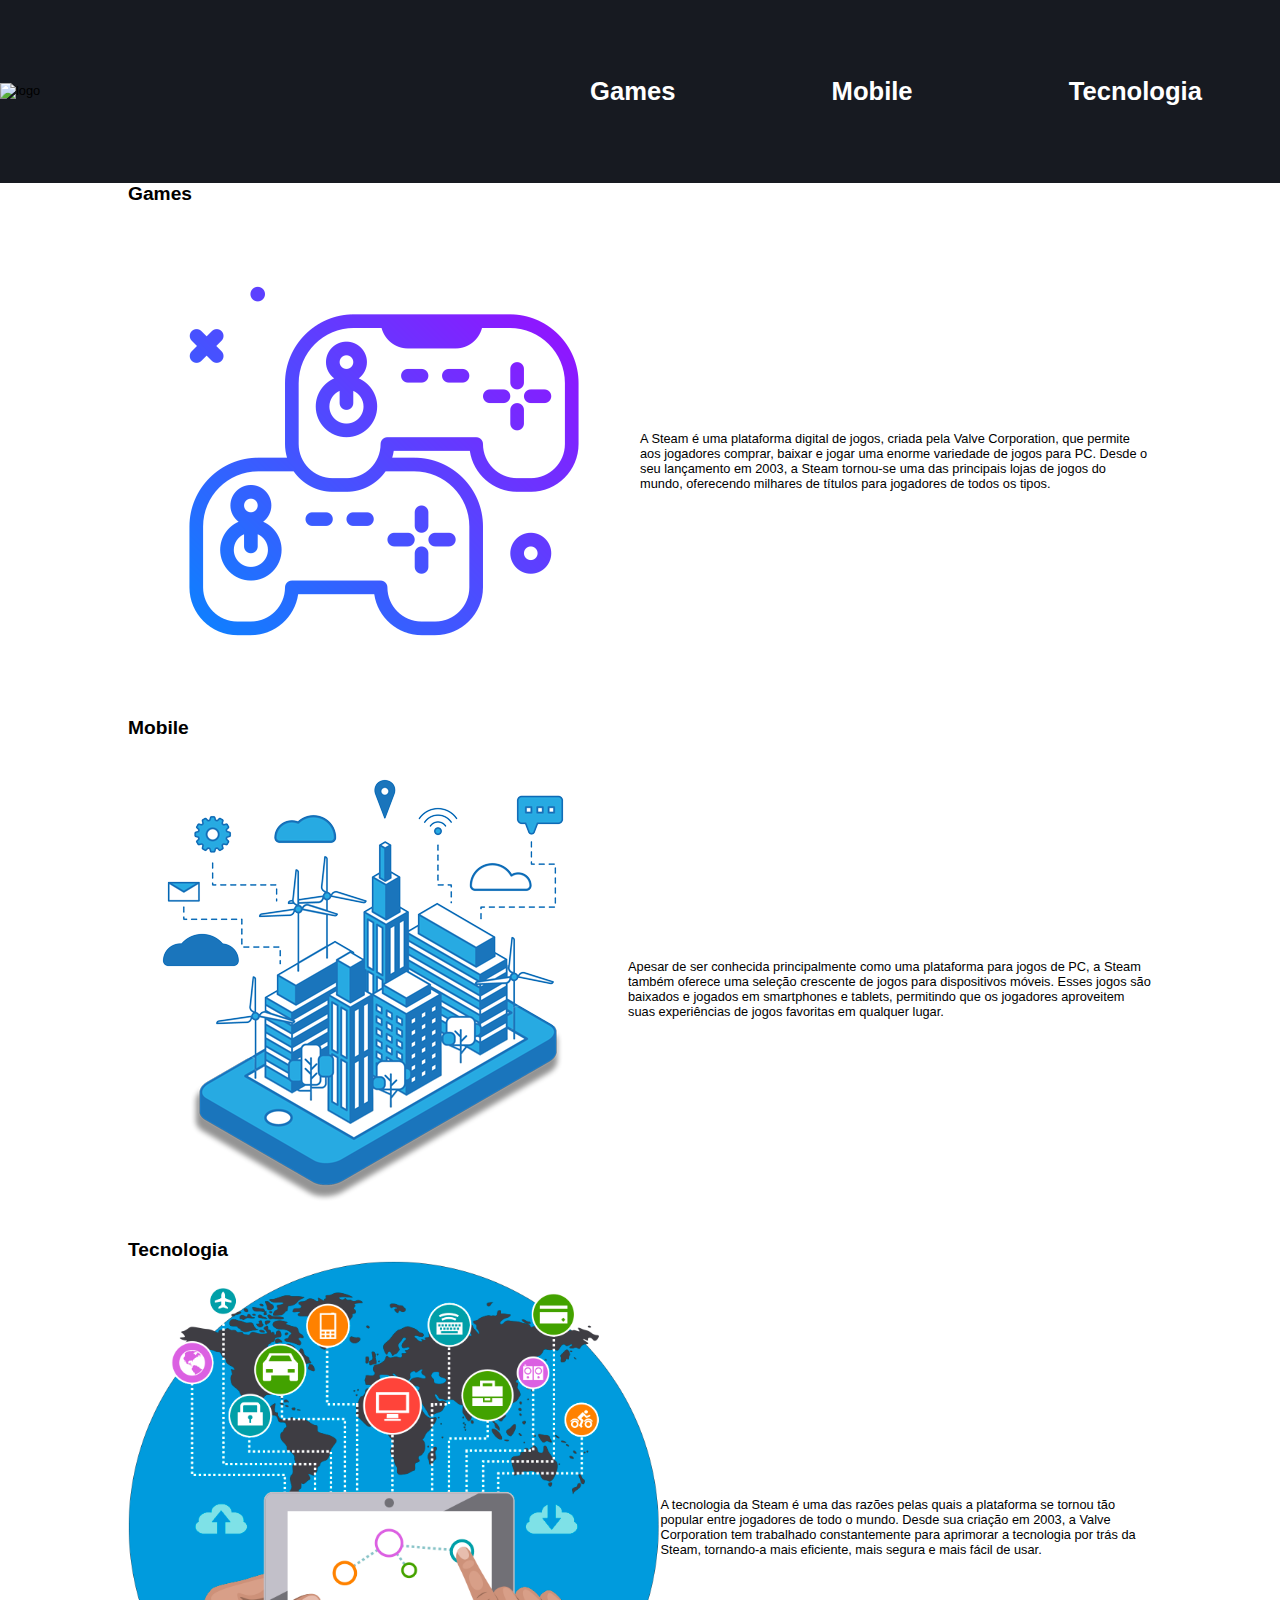
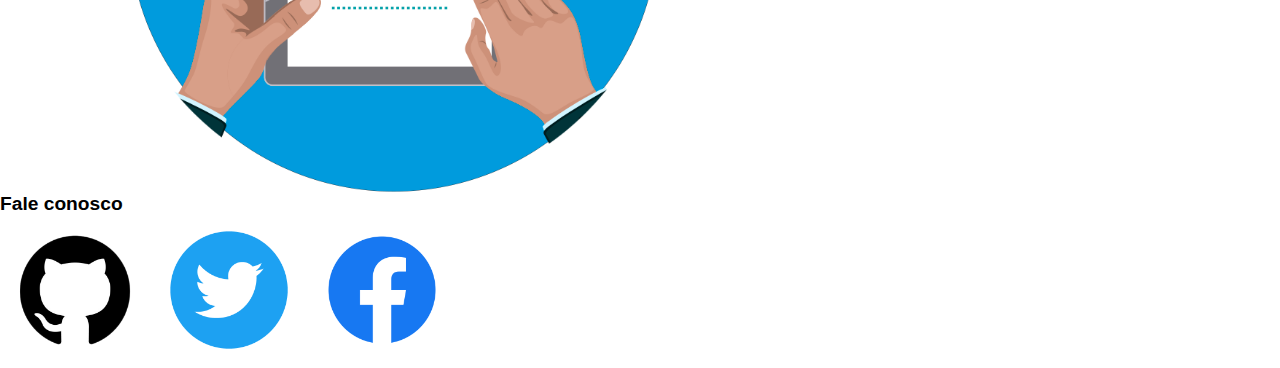
==== index.html @ d1bd9339 "index" ====
<!DOCTYPE html>
<html lang="pt-br">
<head>
    <meta charset="UTF-8">
    <meta http-equiv="X-UA-Compatible" content="IE=edge">
    <meta name="viewport" content="width=device-width, initial-scale=1.0">
    <title>Home</title>
    <link rel="stylesheet" href="./css/estilo.css">
</head>

<body>
    <header class="cabecalho"> 
        <img src="./img/steam-logo-1-removebg-preview.png" alt="logo">
        <nav>
            <a href="./pages/games.html">Games</a>
            <a href="./pages/mobile.html">Mobile</a>
            <a href="./pages/tecnologia.html">Tecnologia</a>
        </nav>
    </header>

    <section class="conteudo">
        <div>
            <h2>Games</h2>
            <figure>
                <img src="./img/games-dual-controls.png" alt="games">
                <figcaption>
                    <p>A Steam é uma plataforma digital de jogos, criada pela Valve Corporation, que permite aos jogadores comprar, baixar e jogar uma enorme variedade de jogos para PC. Desde o seu lançamento em 2003, a Steam tornou-se uma das principais lojas de jogos do mundo, oferecendo milhares de títulos para jogadores de todos os tipos.</p>
                </figcaption>
            </figure>
        </div>
        <div>
            <h2>Mobile</h2>
            <figure>
                <img src="./img/mobile-global.png" alt="mobile">
                <figcaption> 
                    <p>Apesar de ser conhecida principalmente como uma plataforma para jogos de PC, a Steam também oferece uma seleção crescente de jogos para dispositivos móveis. Esses jogos são baixados e jogados em smartphones e tablets, permitindo que os jogadores aproveitem suas experiências de jogos favoritas em qualquer lugar.</p>
                </figcaption>
            </figure>
        </div>
        <div>
            <h2>Tecnologia</h2>
            <figure>
                <img src="./img/tecnologia-global.png" alt="tecnologia">
                <figcaption>
                    <p>A tecnologia da Steam é uma das razões pelas quais a plataforma se tornou tão popular entre jogadores de todo o mundo. Desde sua criação em 2003, a Valve Corporation tem trabalhado constantemente para aprimorar a tecnologia por trás da Steam, tornando-a mais eficiente, mais segura e mais fácil de usar.</p>
                </figcaption>
            </figure>
        </div>
    </section>

    <footer class="rodape">
        <h2>Fale conosco</h2>
            <nav>
                <a href="https://github.com" target="_blank"><img src="./img/logo-github.png" width="150px" alt="github"></a>
                <a href="https://twitter.com" target="_blank"><img src="./img/logo-twitter.png" width="150px" alt="twitter"></a>
                <a href="https://facebook.com" target="_blank"><img src="./img/logo-facebook.png" width="150px" alt="facebook"></a>
            </nav>
    </footer>

</body>
</html>
---- css/estilo.css ----
@import url(./cabecalho.css);
@import url(./conteudo.css);

* {
    margin: 0;
    padding: 0;
    box-sizing: border-box;
    font-family: Arial, Helvetica, sans-serif;
}

html{
    font-size: 80%;
}
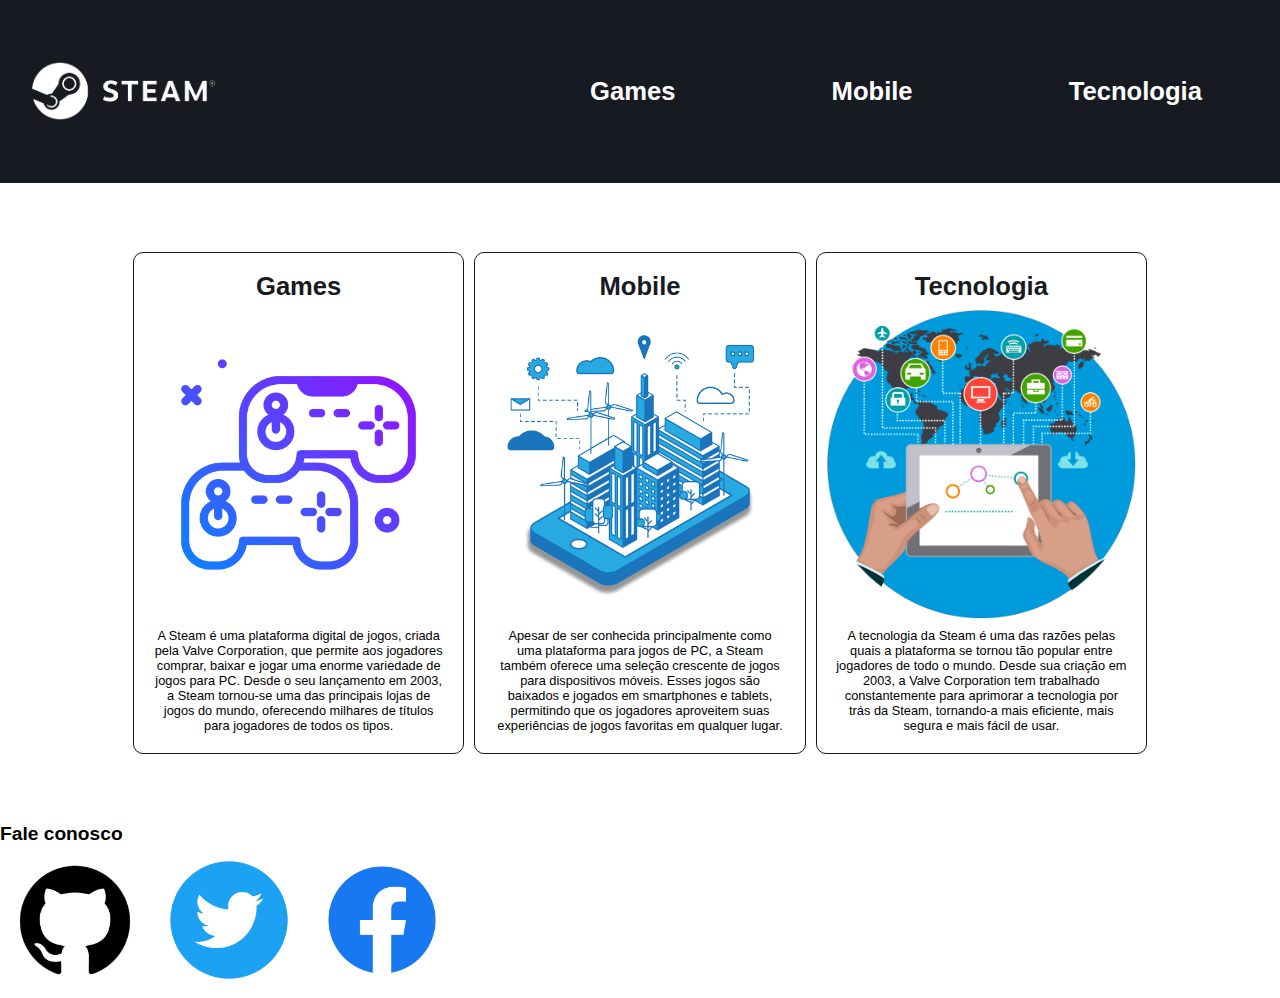
==== commit 303d87e6: "Merge pull request #7 from Jixatos/Juan" ====
--- a/index.html
+++ b/index.html
@@ -10,7 +10,7 @@
 
 <body>
     <header class="cabecalho"> 
-        <img src="./img/steam-logo-1-removebg-preview.png" alt="logo">
+        <img src="./img/steam-logo.png" alt="logo">
         <nav>
             <a href="./pages/games.html">Games</a>
             <a href="./pages/mobile.html">Mobile</a>
@@ -18,7 +18,7 @@
         </nav>
     </header>
 
-    <section class="conteudo">
+    <section class="conteudo-index">
         <div>
             <h2>Games</h2>
             <figure>
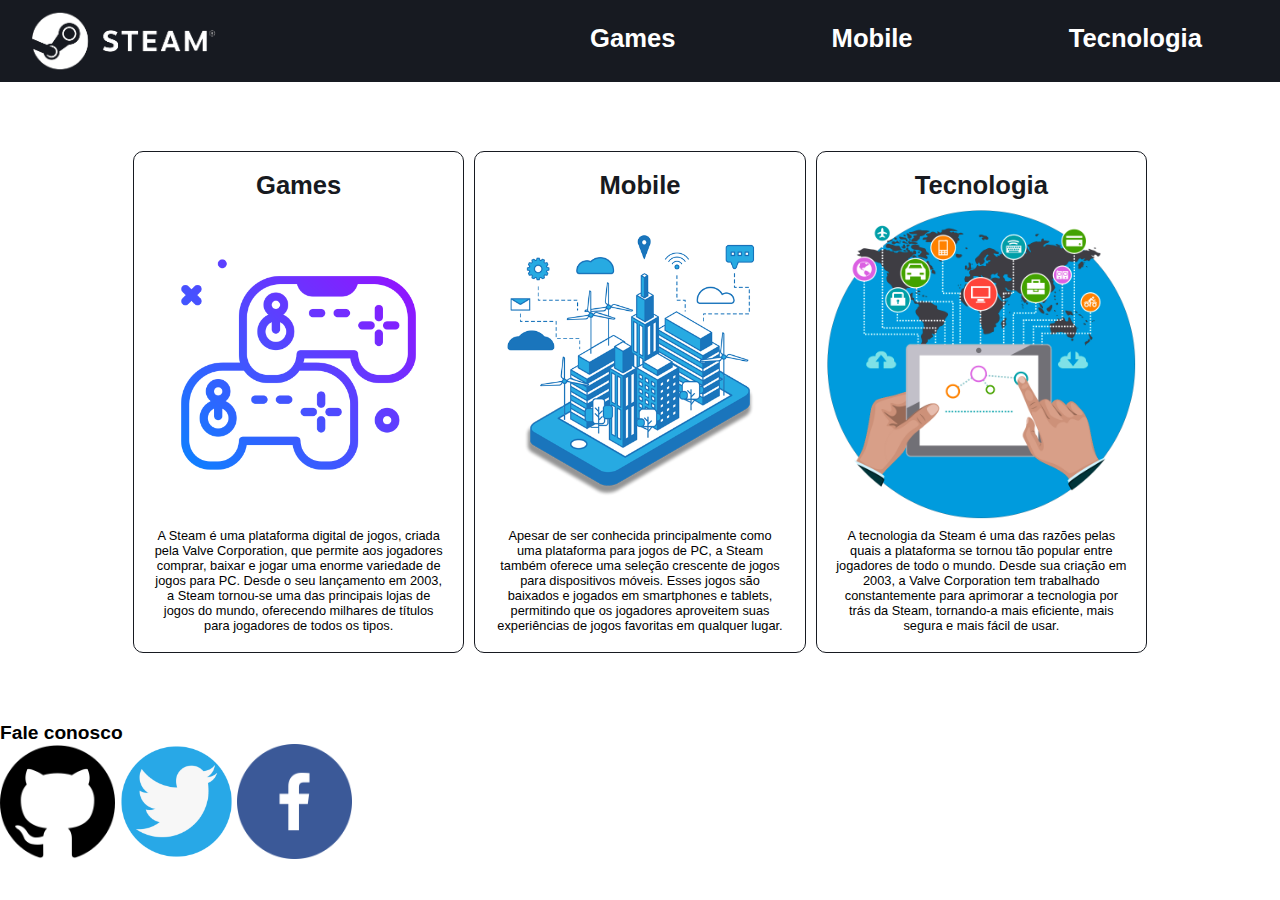
==== commit 059888b0: "Estrutura atualizada e icons do footer ajustados" ====
--- a/index.html
+++ b/index.html
@@ -10,7 +10,7 @@
 
 <body>
     <header class="cabecalho"> 
-        <img src="./img/steam-logo.png" alt="logo">
+        <img src="./img/steam-logo-1-removebg-preview.png" alt="logo">
         <nav>
             <a href="./pages/games.html">Games</a>
             <a href="./pages/mobile.html">Mobile</a>
@@ -51,9 +51,9 @@
     <footer class="rodape">
         <h2>Fale conosco</h2>
             <nav>
-                <a href="https://github.com" target="_blank"><img src="./img/logo-github.png" width="150px" alt="github"></a>
-                <a href="https://twitter.com" target="_blank"><img src="./img/logo-twitter.png" width="150px" alt="twitter"></a>
-                <a href="https://facebook.com" target="_blank"><img src="./img/logo-facebook.png" width="150px" alt="facebook"></a>
+                <a href="https://github.com" target="_blank"><img src="./img/logo-github.png" width="115px" alt="github"></a>
+                <a href="https://twitter.com" target="_blank"><img src="./img/logo-twitter.png" width="115px" alt="twitter"></a>
+                <a href="https://facebook.com" target="_blank"><img src="./img/logo-facebook.png" width="115px" alt="facebook"></a>
             </nav>
     </footer>
 
--- a/css/estilo.css
+++ b/css/estilo.css
@@ -10,5 +10,4 @@
 
 html{
     font-size: 80%;
-}
-
+}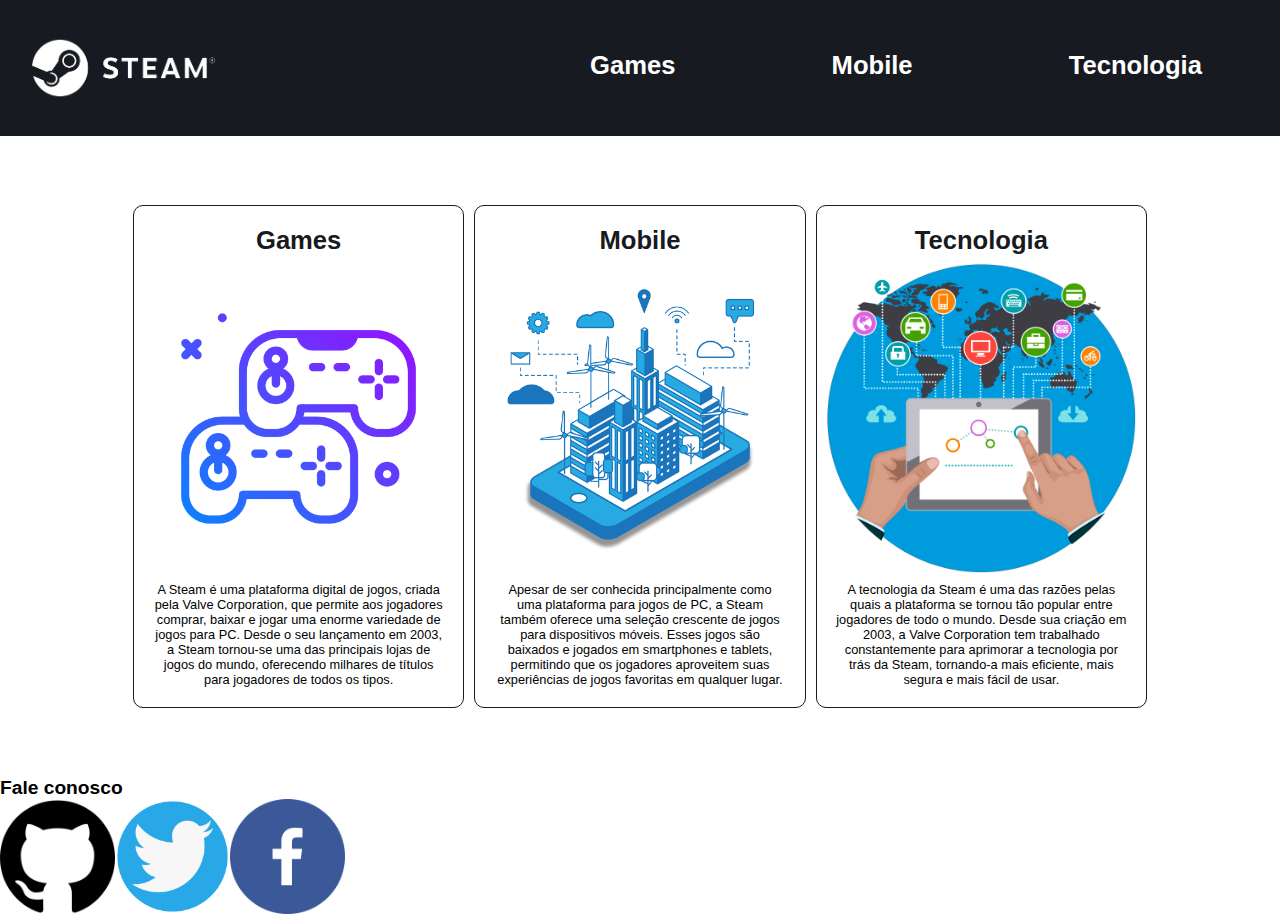
==== commit 772c02cf: "commit" ====
--- a/index.html
+++ b/index.html
@@ -16,7 +16,7 @@
             <a href="./pages/mobile.html">Mobile</a>
             <a href="./pages/tecnologia.html">Tecnologia</a>
         </nav>
-    </header>
+    </header> 
 
     <section class="conteudo-index">
         <div>
--- a/css/estilo.css
+++ b/css/estilo.css
@@ -1,5 +1,7 @@
 @import url(./cabecalho.css);
 @import url(./conteudo.css);
+@import url(./breakpoint.css);
+
 
 * {
     margin: 0;
@@ -10,4 +12,9 @@
 
 html{
     font-size: 80%;
-}+}
+
+.rodape nav{
+    display: flex;
+    align-items: column;
+}
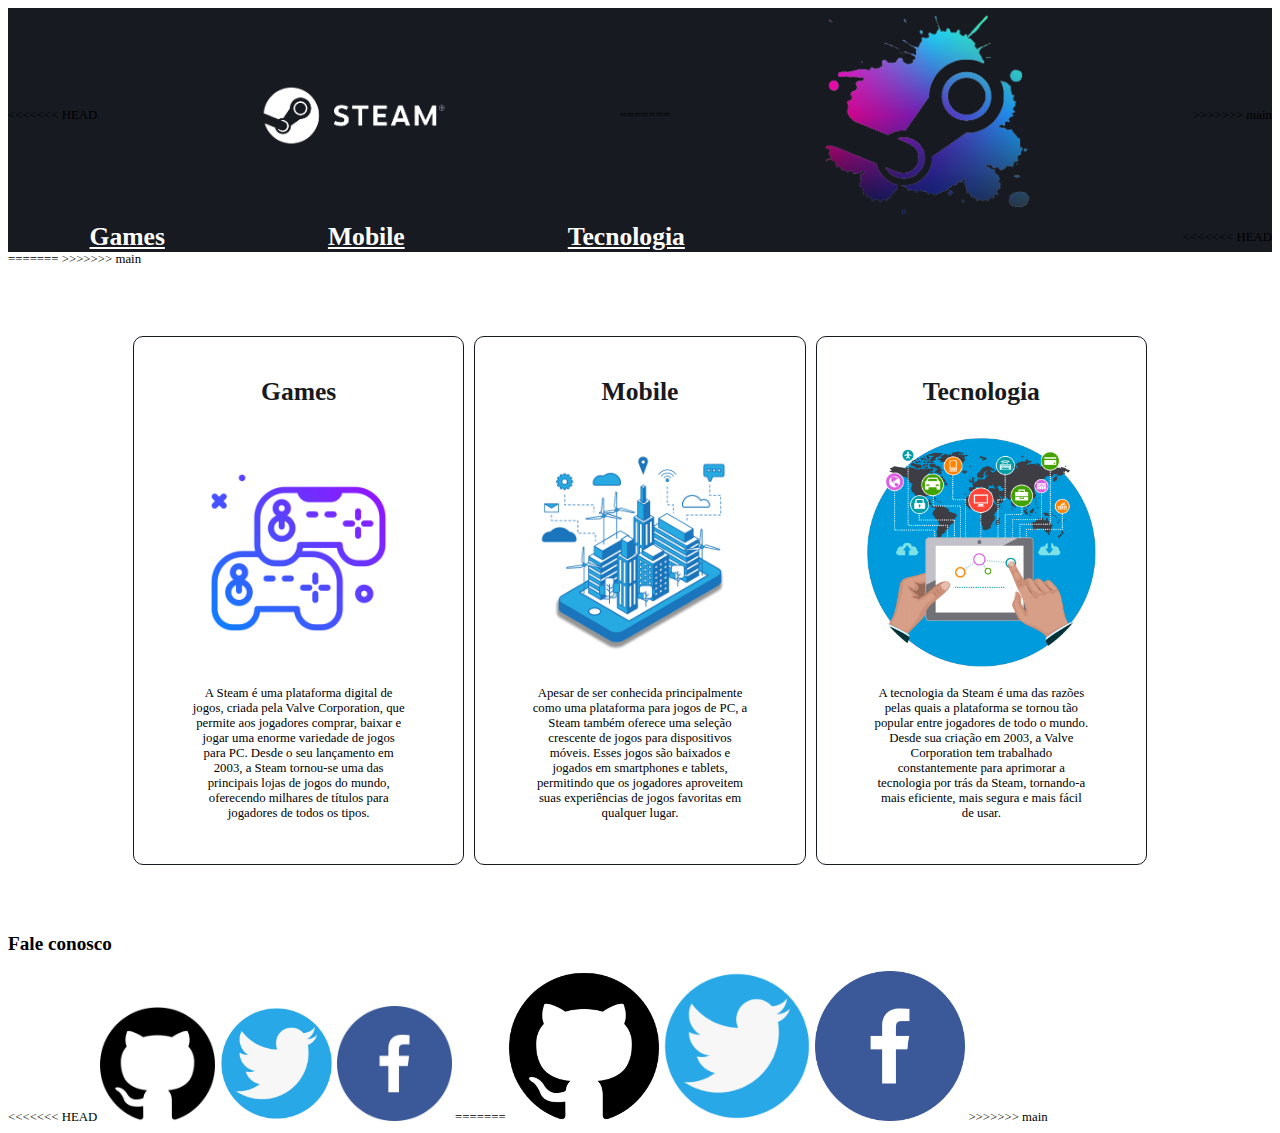
==== commit c167117f: "Merge branch 'main' into Gabriel" ====
--- a/index.html
+++ b/index.html
@@ -10,13 +10,21 @@
 
 <body>
     <header class="cabecalho"> 
+<<<<<<< HEAD
         <img src="./img/steam-logo-1-removebg-preview.png" alt="logo">
+=======
+        <img src="./img/steam-logo.png" alt="logo">
+>>>>>>> main
         <nav>
             <a href="./pages/games.html">Games</a>
             <a href="./pages/mobile.html">Mobile</a>
             <a href="./pages/tecnologia.html">Tecnologia</a>
         </nav>
+<<<<<<< HEAD
     </header> 
+=======
+    </header>
+>>>>>>> main
 
     <section class="conteudo-index">
         <div>
@@ -51,9 +59,15 @@
     <footer class="rodape">
         <h2>Fale conosco</h2>
             <nav>
+<<<<<<< HEAD
                 <a href="https://github.com" target="_blank"><img src="./img/logo-github.png" width="115px" alt="github"></a>
                 <a href="https://twitter.com" target="_blank"><img src="./img/logo-twitter.png" width="115px" alt="twitter"></a>
                 <a href="https://facebook.com" target="_blank"><img src="./img/logo-facebook.png" width="115px" alt="facebook"></a>
+=======
+                <a href="https://github.com" target="_blank"><img src="./img/logo-github.png" width="150px" alt="github"></a>
+                <a href="https://twitter.com" target="_blank"><img src="./img/logo-twitter.png" width="150px" alt="twitter"></a>
+                <a href="https://facebook.com" target="_blank"><img src="./img/logo-facebook.png" width="150px" alt="facebook"></a>
+>>>>>>> main
             </nav>
     </footer>
 
--- a/css/estilo.css
+++ b/css/estilo.css
@@ -1,7 +1,10 @@
 @import url(./cabecalho.css);
 @import url(./conteudo.css);
+<<<<<<< HEAD
 @import url(./breakpoint.css);
 
+=======
+>>>>>>> main
 
 * {
     margin: 0;
@@ -14,7 +17,10 @@
     font-size: 80%;
 }
 
+<<<<<<< HEAD
 .rodape nav{
     display: flex;
     align-items: column;
 }
+=======
+>>>>>>> main
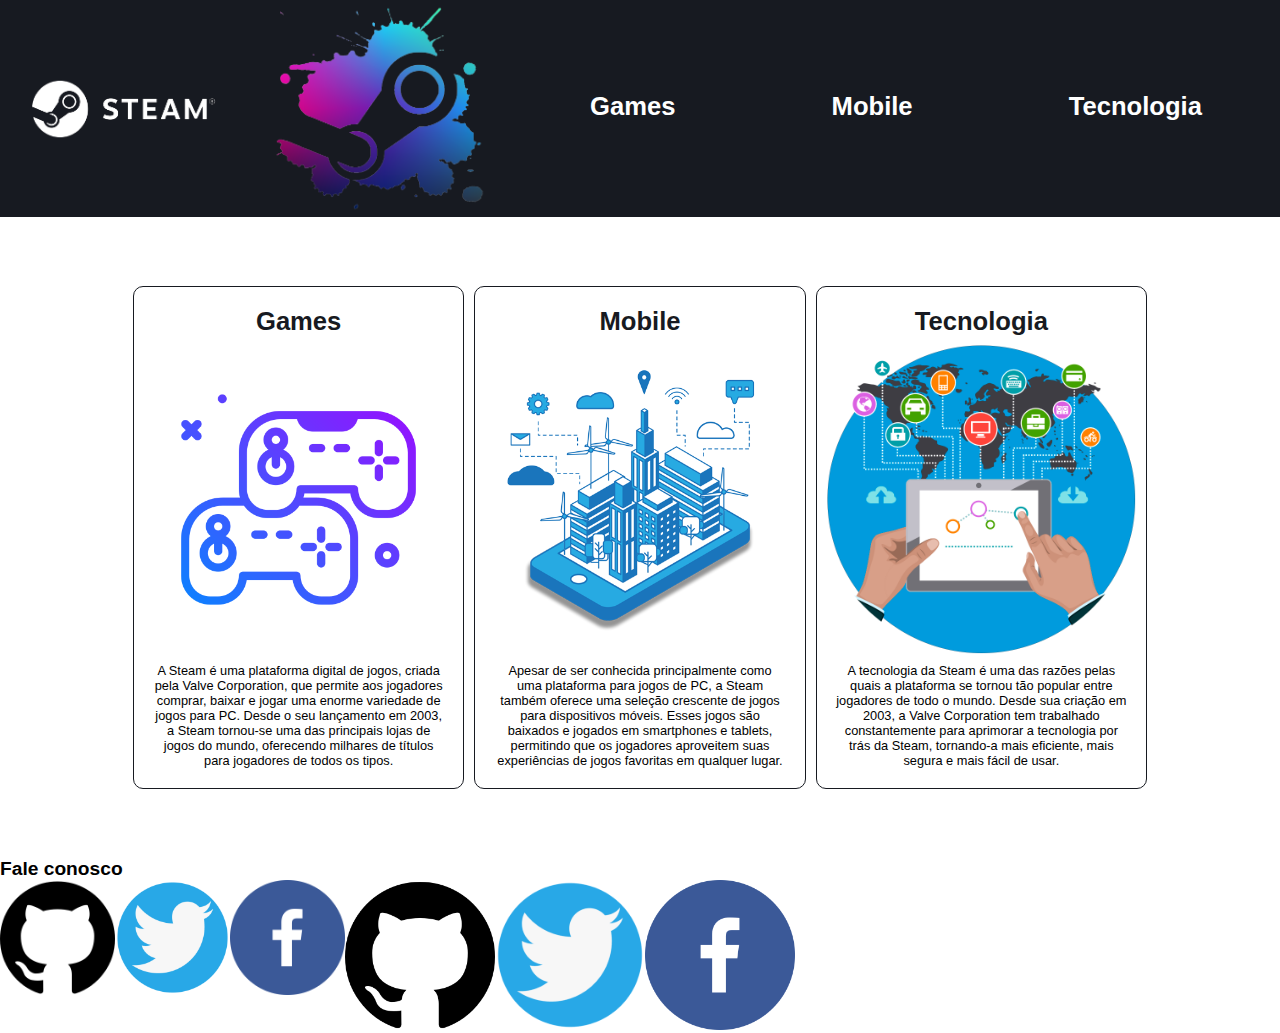
==== commit ea88f540: "finalização" ====
--- a/index.html
+++ b/index.html
@@ -10,21 +10,15 @@
 
 <body>
     <header class="cabecalho"> 
-<<<<<<< HEAD
         <img src="./img/steam-logo-1-removebg-preview.png" alt="logo">
-=======
+
         <img src="./img/steam-logo.png" alt="logo">
->>>>>>> main
         <nav>
             <a href="./pages/games.html">Games</a>
             <a href="./pages/mobile.html">Mobile</a>
             <a href="./pages/tecnologia.html">Tecnologia</a>
         </nav>
-<<<<<<< HEAD
     </header> 
-=======
-    </header>
->>>>>>> main
 
     <section class="conteudo-index">
         <div>
@@ -59,15 +53,12 @@
     <footer class="rodape">
         <h2>Fale conosco</h2>
             <nav>
-<<<<<<< HEAD
                 <a href="https://github.com" target="_blank"><img src="./img/logo-github.png" width="115px" alt="github"></a>
                 <a href="https://twitter.com" target="_blank"><img src="./img/logo-twitter.png" width="115px" alt="twitter"></a>
                 <a href="https://facebook.com" target="_blank"><img src="./img/logo-facebook.png" width="115px" alt="facebook"></a>
-=======
                 <a href="https://github.com" target="_blank"><img src="./img/logo-github.png" width="150px" alt="github"></a>
                 <a href="https://twitter.com" target="_blank"><img src="./img/logo-twitter.png" width="150px" alt="twitter"></a>
                 <a href="https://facebook.com" target="_blank"><img src="./img/logo-facebook.png" width="150px" alt="facebook"></a>
->>>>>>> main
             </nav>
     </footer>
 
--- a/css/estilo.css
+++ b/css/estilo.css
@@ -1,10 +1,6 @@
 @import url(./cabecalho.css);
 @import url(./conteudo.css);
-<<<<<<< HEAD
 @import url(./breakpoint.css);
-
-=======
->>>>>>> main
 
 * {
     margin: 0;
@@ -17,10 +13,7 @@
     font-size: 80%;
 }
 
-<<<<<<< HEAD
 .rodape nav{
     display: flex;
     align-items: column;
 }
-=======
->>>>>>> main
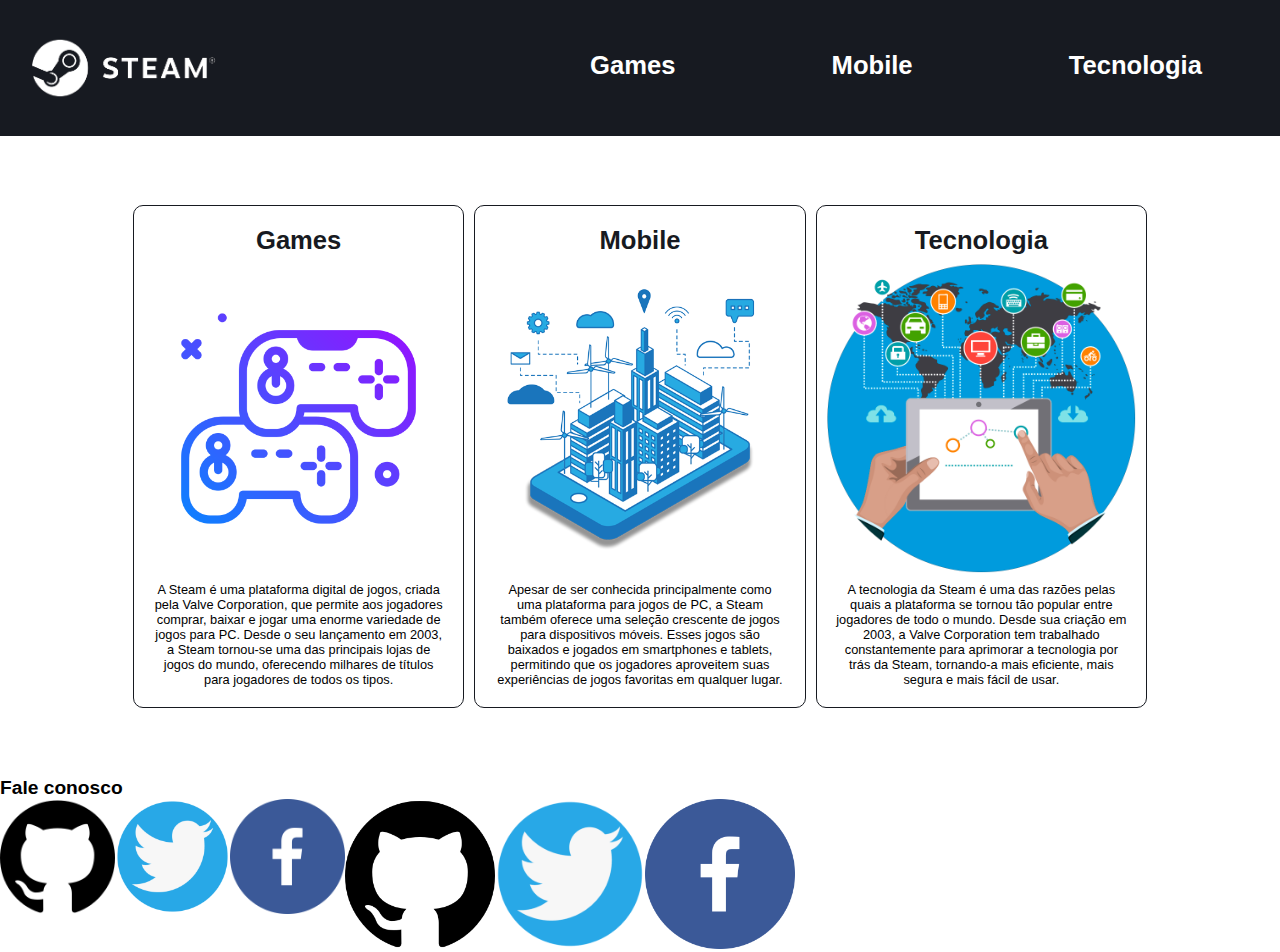
==== commit 467fbf8d: "Finalizado" ====
--- a/index.html
+++ b/index.html
@@ -12,7 +12,6 @@
     <header class="cabecalho"> 
         <img src="./img/steam-logo-1-removebg-preview.png" alt="logo">
 
-        <img src="./img/steam-logo.png" alt="logo">
         <nav>
             <a href="./pages/games.html">Games</a>
             <a href="./pages/mobile.html">Mobile</a>
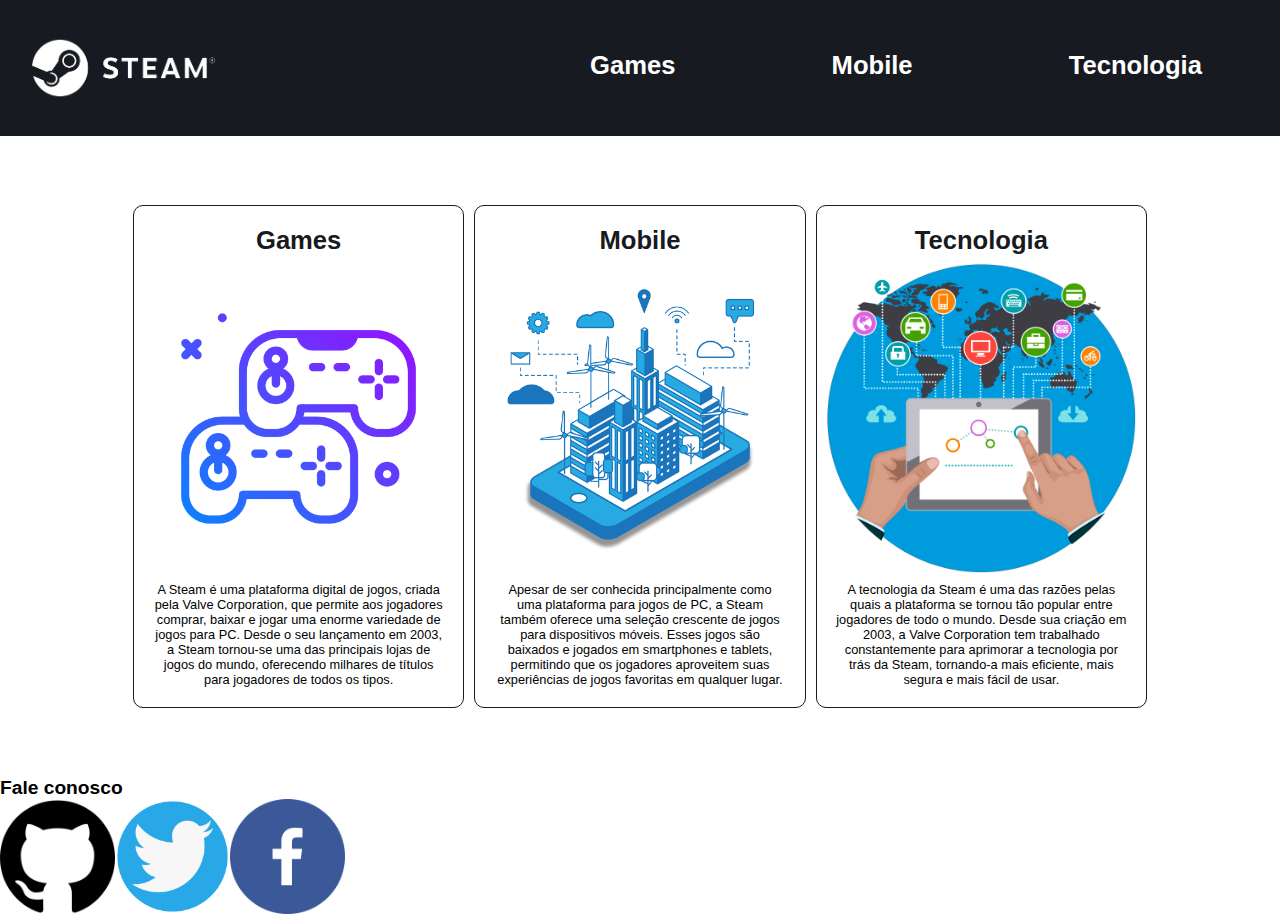
==== commit 980d06e2: "finalizado" ====
--- a/index.html
+++ b/index.html
@@ -55,9 +55,6 @@
                 <a href="https://github.com" target="_blank"><img src="./img/logo-github.png" width="115px" alt="github"></a>
                 <a href="https://twitter.com" target="_blank"><img src="./img/logo-twitter.png" width="115px" alt="twitter"></a>
                 <a href="https://facebook.com" target="_blank"><img src="./img/logo-facebook.png" width="115px" alt="facebook"></a>
-                <a href="https://github.com" target="_blank"><img src="./img/logo-github.png" width="150px" alt="github"></a>
-                <a href="https://twitter.com" target="_blank"><img src="./img/logo-twitter.png" width="150px" alt="twitter"></a>
-                <a href="https://facebook.com" target="_blank"><img src="./img/logo-facebook.png" width="150px" alt="facebook"></a>
             </nav>
     </footer>
 
